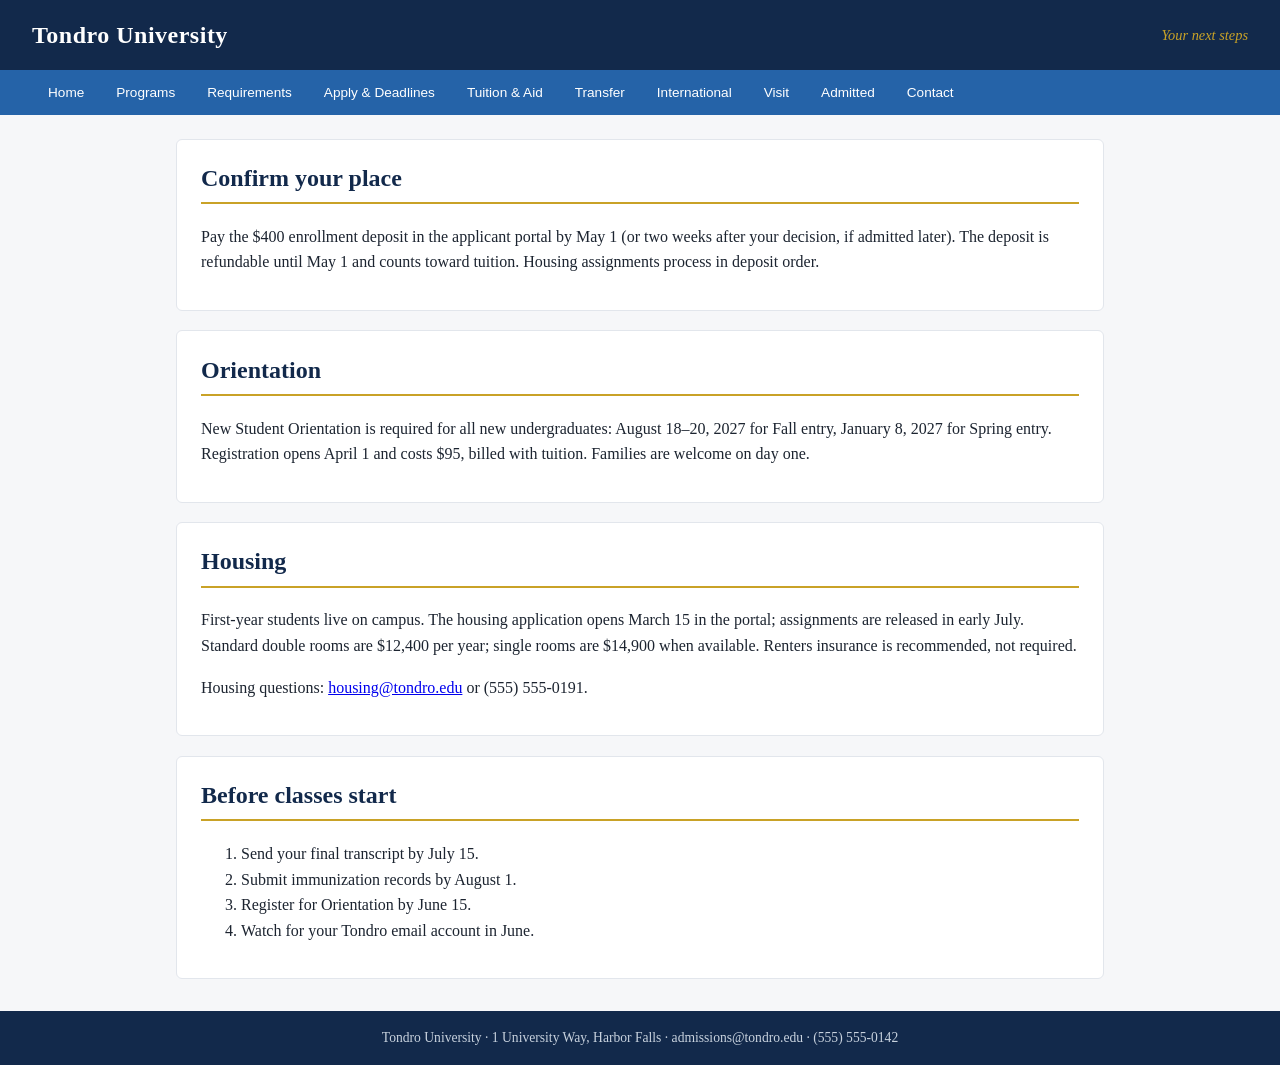
==== admitted.html @ 9c68a7d6 "Add the Tondro University demo admissions site" ====
<!DOCTYPE html>
<html lang="en"><head><meta charset="utf-8"><meta name="viewport" content="width=device-width,initial-scale=1">
<title>After You're Admitted | Tondro University</title><link rel="stylesheet" href="style.css"></head>
<body><header><h1>Tondro University</h1><span class="tag">Your next steps</span></header><nav><ul>
<li><a href="index.html">Home</a></li><li><a href="programs.html">Programs</a></li>
<li><a href="requirements.html">Requirements</a></li><li><a href="apply.html">Apply &amp; Deadlines</a></li>
<li><a href="tuition.html">Tuition &amp; Aid</a></li><li><a href="transfer.html">Transfer</a></li>
<li><a href="international.html">International</a></li><li><a href="visit.html">Visit</a></li>
<li><a href="admitted.html">Admitted</a></li><li><a href="contact.html">Contact</a></li>
</ul></nav>
<main>
<section id="deposit"><h2>Confirm your place</h2>
<p>Pay the $400 enrollment deposit in the applicant portal by May 1 (or two weeks after your decision, if admitted later). The deposit is refundable until May 1 and counts toward tuition. Housing assignments process in deposit order.</p></section>
<section id="orientation"><h2>Orientation</h2>
<p>New Student Orientation is required for all new undergraduates: August 18–20, 2027 for Fall entry, January 8, 2027 for Spring entry. Registration opens April 1 and costs $95, billed with tuition. Families are welcome on day one.</p></section>
<section id="housing"><h2>Housing</h2>
<p>First-year students live on campus. The housing application opens March 15 in the portal; assignments are released in early July. Standard double rooms are $12,400 per year; single rooms are $14,900 when available. Renters insurance is recommended, not required.</p>
<p>Housing questions: <a href="mailto:housing@tondro.edu">housing@tondro.edu</a> or (555) 555-0191.</p></section>
<section id="final-steps"><h2>Before classes start</h2>
<ol><li>Send your final transcript by July 15.</li><li>Submit immunization records by August 1.</li><li>Register for Orientation by June 15.</li><li>Watch for your Tondro email account in June.</li></ol></section>
</main><footer>Tondro University &middot; 1 University Way, Harbor Falls &middot; admissions@tondro.edu &middot; (555) 555-0142</footer>
</body></html>
---- style.css ----
:root{--navy:#12294b;--blue:#2563a8;--gold:#c9a227;--ink:#1c2430;--muted:#5c6b7c;--bg:#f6f7f9;--card:#fff}
*{box-sizing:border-box}body{margin:0;font-family:Georgia,'Times New Roman',serif;color:var(--ink);background:var(--bg);line-height:1.6}
header{background:var(--navy);color:#fff;padding:1rem 2rem;display:flex;align-items:center;justify-content:space-between;flex-wrap:wrap}
header h1{margin:0;font-size:1.5rem;letter-spacing:.5px}header .tag{font-style:italic;color:var(--gold);font-size:.9rem}
nav{background:var(--blue);padding:0 2rem}nav ul{list-style:none;margin:0;padding:0;display:flex;flex-wrap:wrap}
nav a{color:#fff;text-decoration:none;display:block;padding:.7rem 1rem;font-family:Montserrat,Verdana,sans-serif;font-size:.85rem}
nav a:hover{background:var(--navy)}
main{max-width:960px;margin:1.5rem auto;padding:0 1rem}
section{background:var(--card);border:1px solid #e2e6ec;border-radius:6px;padding:1.2rem 1.5rem;margin-bottom:1.2rem}
h2{color:var(--navy);border-bottom:2px solid var(--gold);padding-bottom:.3rem;margin-top:0}
h3{color:var(--blue);font-family:Montserrat,Verdana,sans-serif;font-size:1rem;margin-bottom:.2rem}
table{border-collapse:collapse;width:100%;margin:.5rem 0}th,td{border:1px solid #d7dce3;padding:.45rem .7rem;text-align:left;font-size:.95rem}
th{background:#eef2f7;color:var(--navy)}
.hero{background:linear-gradient(135deg,var(--navy),var(--blue));color:#fff;border-radius:8px;padding:2.5rem 2rem;text-align:center}
.hero h2{color:#fff;border:none;font-size:2rem}.hero p{font-size:1.1rem}
.cta{display:inline-block;background:var(--gold);color:var(--navy);font-family:Montserrat,sans-serif;font-weight:700;padding:.7rem 1.4rem;border-radius:4px;text-decoration:none;margin-top:.6rem}
footer{background:var(--navy);color:#c8d2de;text-align:center;padding:1rem;font-size:.85rem;margin-top:2rem}
.grid{display:grid;grid-template-columns:repeat(auto-fit,minmax(250px,1fr));gap:1rem}
.fact{background:#eef2f7;border-left:4px solid var(--gold);padding:.6rem .9rem;border-radius:4px}
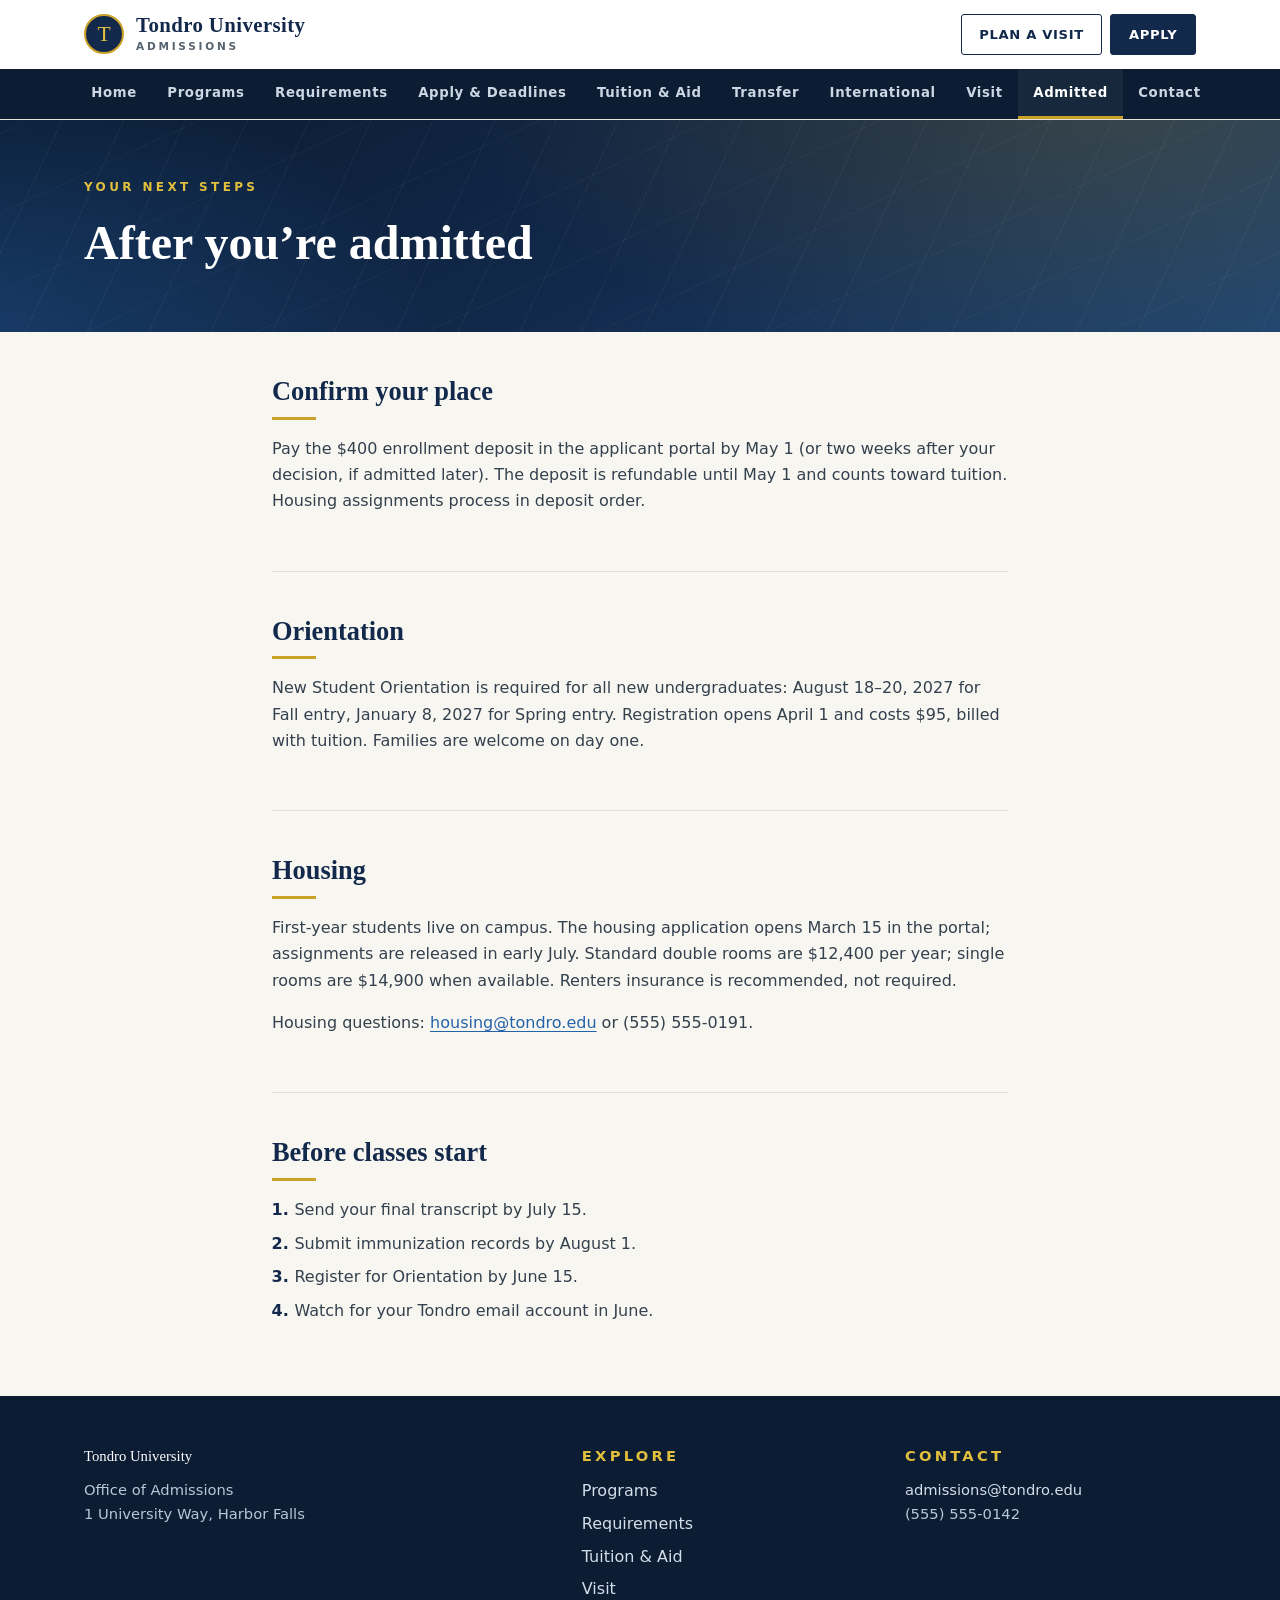
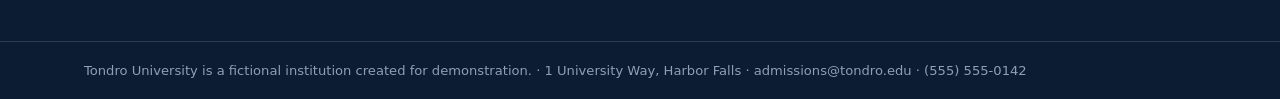
==== commit 0b4251a5: "Redesign admissions site to a modern flagship-university look Editorial serif type, real nav with sc" ====
--- a/admitted.html
+++ b/admitted.html
@@ -1,14 +1,30 @@
 <!DOCTYPE html>
 <html lang="en"><head><meta charset="utf-8"><meta name="viewport" content="width=device-width,initial-scale=1">
+<meta name="theme-color" content="#0b1c33">
 <title>After You're Admitted | Tondro University</title><link rel="stylesheet" href="style.css"></head>
-<body><header><h1>Tondro University</h1><span class="tag">Your next steps</span></header><nav><ul>
-<li><a href="index.html">Home</a></li><li><a href="programs.html">Programs</a></li>
-<li><a href="requirements.html">Requirements</a></li><li><a href="apply.html">Apply &amp; Deadlines</a></li>
-<li><a href="tuition.html">Tuition &amp; Aid</a></li><li><a href="transfer.html">Transfer</a></li>
-<li><a href="international.html">International</a></li><li><a href="visit.html">Visit</a></li>
-<li><a href="admitted.html">Admitted</a></li><li><a href="contact.html">Contact</a></li>
-</ul></nav>
-<main>
+<body>
+<a class="skip-link" href="#main">Skip to main content</a>
+<header class="site-header"><div class="header-inner">
+<a class="brand" href="index.html"><span class="brand-mark" aria-hidden="true">T</span>
+<span class="brand-text"><span class="brand-name">Tondro University</span><span class="brand-sub">Admissions</span></span></a>
+<div class="header-actions"><a class="btn btn-ghost" href="visit.html">Plan a visit</a><a class="btn" href="apply.html">Apply</a></div>
+</div>
+<nav class="site-nav" aria-label="Admissions"><ul>
+<li><a href="index.html">Home</a></li>
+<li><a href="programs.html">Programs</a></li>
+<li><a href="requirements.html">Requirements</a></li>
+<li><a href="apply.html">Apply &amp; Deadlines</a></li>
+<li><a href="tuition.html">Tuition &amp; Aid</a></li>
+<li><a href="transfer.html">Transfer</a></li>
+<li><a href="international.html">International</a></li>
+<li><a href="visit.html">Visit</a></li>
+<li><a href="admitted.html" aria-current="page">Admitted</a></li>
+<li><a href="contact.html">Contact</a></li>
+</ul></nav></header>
+<main id="main">
+<div class="page-hero"><div class="wrap"><p class="kicker">Your next steps</p>
+<h1>After you&rsquo;re admitted</h1></div></div>
+<div class="content">
 <section id="deposit"><h2>Confirm your place</h2>
 <p>Pay the $400 enrollment deposit in the applicant portal by May 1 (or two weeks after your decision, if admitted later). The deposit is refundable until May 1 and counts toward tuition. Housing assignments process in deposit order.</p></section>
 <section id="orientation"><h2>Orientation</h2>
@@ -18,5 +34,45 @@
 <p>Housing questions: <a href="mailto:housing@tondro.edu">housing@tondro.edu</a> or (555) 555-0191.</p></section>
 <section id="final-steps"><h2>Before classes start</h2>
 <ol><li>Send your final transcript by July 15.</li><li>Submit immunization records by August 1.</li><li>Register for Orientation by June 15.</li><li>Watch for your Tondro email account in June.</li></ol></section>
-</main><footer>Tondro University &middot; 1 University Way, Harbor Falls &middot; admissions@tondro.edu &middot; (555) 555-0142</footer>
+</div>
+</main>
+<footer class="site-footer"><div class="footer-inner">
+<div><p class="footer-name">Tondro University</p>
+<p>Office of Admissions<br>1 University Way, Harbor Falls</p></div>
+<div><p class="footer-head">Explore</p><ul class="footer-links">
+<li><a href="programs.html">Programs</a></li>
+<li><a href="requirements.html">Requirements</a></li>
+<li><a href="tuition.html">Tuition &amp; Aid</a></li>
+<li><a href="visit.html">Visit</a></li></ul></div>
+<div><p class="footer-head">Contact</p>
+<p><a href="mailto:admissions@tondro.edu">admissions@tondro.edu</a><br>(555) 555-0142</p></div>
+</div>
+<div class="footer-bottom"><p>Tondro University is a fictional institution created for demonstration. &middot; 1 University Way, Harbor Falls &middot; admissions@tondro.edu &middot; (555) 555-0142</p></div>
+</footer>
+<!-- Thunder chat widget (Agentforce, TONDRO-PDE) -->
+<!--
+  Thunder embedded messaging snippet — TONDRO-PDE.
+  Deployment: THU_agentMessagingChannel (EmbeddedServiceDeployment 04Ihk0000001zkb, published)
+  Site: ESW_THU_agentMessagingChan_1793110995851 (Live)
+  Paste into the host page on https://tondro-consulting.github.io (already allowlisted on the deployment).
+  DO NOT host on any other domain without adding it to the deployment's allowed domains.
+-->
+<script type='text/javascript'>
+	function initEmbeddedMessaging() {
+		try {
+			embeddedservice_bootstrap.settings.language = 'en_US';
+			embeddedservice_bootstrap.init(
+				'00Dhk000002jQQD',
+				'THU_agentMessagingChannel',
+				'https://tondroagentforce-dev-ed.develop.my.site.com/ESWTHUagentMess1793110995851',
+				{
+					scrt2URL: 'https://tondroagentforce-dev-ed.develop.my.salesforce-scrt.com'
+				}
+			);
+		} catch (err) {
+			console.error('Error loading Embedded Messaging: ', err);
+		}
+	};
+</script>
+<script type='text/javascript' src='https://tondroagentforce-dev-ed.develop.my.site.com/ESWTHUagentMess1793110995851/assets/js/bootstrap.min.js' onload='initEmbeddedMessaging()'></script>
 </body></html>
--- a/style.css
+++ b/style.css
@@ -1,19 +1,130 @@
-:root{--navy:#12294b;--blue:#2563a8;--gold:#c9a227;--ink:#1c2430;--muted:#5c6b7c;--bg:#f6f7f9;--card:#fff}
-*{box-sizing:border-box}body{margin:0;font-family:Georgia,'Times New Roman',serif;color:var(--ink);background:var(--bg);line-height:1.6}
-header{background:var(--navy);color:#fff;padding:1rem 2rem;display:flex;align-items:center;justify-content:space-between;flex-wrap:wrap}
-header h1{margin:0;font-size:1.5rem;letter-spacing:.5px}header .tag{font-style:italic;color:var(--gold);font-size:.9rem}
-nav{background:var(--blue);padding:0 2rem}nav ul{list-style:none;margin:0;padding:0;display:flex;flex-wrap:wrap}
-nav a{color:#fff;text-decoration:none;display:block;padding:.7rem 1rem;font-family:Montserrat,Verdana,sans-serif;font-size:.85rem}
-nav a:hover{background:var(--navy)}
-main{max-width:960px;margin:1.5rem auto;padding:0 1rem}
-section{background:var(--card);border:1px solid #e2e6ec;border-radius:6px;padding:1.2rem 1.5rem;margin-bottom:1.2rem}
-h2{color:var(--navy);border-bottom:2px solid var(--gold);padding-bottom:.3rem;margin-top:0}
-h3{color:var(--blue);font-family:Montserrat,Verdana,sans-serif;font-size:1rem;margin-bottom:.2rem}
-table{border-collapse:collapse;width:100%;margin:.5rem 0}th,td{border:1px solid #d7dce3;padding:.45rem .7rem;text-align:left;font-size:.95rem}
-th{background:#eef2f7;color:var(--navy)}
-.hero{background:linear-gradient(135deg,var(--navy),var(--blue));color:#fff;border-radius:8px;padding:2.5rem 2rem;text-align:center}
-.hero h2{color:#fff;border:none;font-size:2rem}.hero p{font-size:1.1rem}
-.cta{display:inline-block;background:var(--gold);color:var(--navy);font-family:Montserrat,sans-serif;font-weight:700;padding:.7rem 1.4rem;border-radius:4px;text-decoration:none;margin-top:.6rem}
-footer{background:var(--navy);color:#c8d2de;text-align:center;padding:1rem;font-size:.85rem;margin-top:2rem}
-.grid{display:grid;grid-template-columns:repeat(auto-fit,minmax(250px,1fr));gap:1rem}
-.fact{background:#eef2f7;border-left:4px solid var(--gold);padding:.6rem .9rem;border-radius:4px}
+/* Tondro University — admissions site
+   Editorial redesign: serif display type, restrained navy/gold, generous space. */
+:root{
+  --navy:#12294b;
+  --navy-deep:#0b1c33;
+  --blue:#2563a8;
+  --blue-dark:#1a4a7d;
+  --gold:#c9a227;
+  --gold-bright:#e3bf3e;
+  --ink:#1c2430;
+  --muted:#56636f;
+  --paper:#f8f6f1;
+  --card:#ffffff;
+  --line:#e4e0d6;
+  --serif:"Iowan Old Style","Palatino Linotype",Palatino,Georgia,"Times New Roman",serif;
+  --sans:system-ui,-apple-system,"Segoe UI",Roboto,Helvetica,Arial,sans-serif;
+  --wrap:72rem;
+  --prose:46rem;
+}
+*{box-sizing:border-box}
+html{scroll-behavior:smooth;scroll-padding-top:6rem}
+body{margin:0;font-family:var(--sans);font-size:1rem;color:var(--ink);background:var(--paper);line-height:1.65;-webkit-font-smoothing:antialiased}
+::selection{background:var(--navy);color:#fff}
+
+/* Accessibility */
+.skip-link{position:absolute;left:-9999px;top:0;z-index:200;background:var(--navy);color:#fff;padding:.65rem 1.1rem;font-size:.9rem;text-decoration:none}
+.skip-link:focus{left:.75rem;top:.75rem}
+:focus-visible{outline:3px solid var(--gold);outline-offset:2px;border-radius:2px}
+
+/* Links & type */
+a{color:var(--blue);text-decoration-thickness:1px;text-underline-offset:.18em}
+a:hover{color:var(--blue-dark)}
+h1,h2,h3{font-family:var(--serif);color:var(--navy);line-height:1.2;font-weight:600}
+h2{font-size:1.65rem;margin:0 0 1rem}
+h2::after{content:"";display:block;width:2.75rem;height:3px;background:var(--gold);margin-top:.55rem}
+h3{font-family:var(--sans);font-size:.8rem;font-weight:700;letter-spacing:.14em;text-transform:uppercase;color:var(--blue-dark);margin:0 0 .35rem}
+p{margin:.5rem 0 1rem}
+ul,ol{padding-left:1.4rem;margin:.5rem 0 1rem}
+li{margin-bottom:.45rem}
+ol>li::marker{color:var(--navy);font-weight:700}
+.kicker{font-family:var(--sans);font-size:.75rem;font-weight:700;letter-spacing:.28em;text-transform:uppercase;color:var(--gold-bright);margin:0 0 1rem}
+
+/* Header */
+.site-header{background:#fff;border-bottom:1px solid var(--line);position:relative;z-index:10}
+.header-inner{max-width:var(--wrap);margin:0 auto;padding:.85rem 1.25rem;display:flex;align-items:center;justify-content:space-between;gap:1rem}
+.brand{display:flex;align-items:center;gap:.75rem;text-decoration:none;color:var(--navy);min-width:0}
+.brand-mark{flex:none;width:2.5rem;height:2.5rem;border-radius:50%;background:var(--navy);border:2px solid var(--gold);color:var(--gold-bright);font-family:var(--serif);font-size:1.35rem;line-height:1;display:grid;place-items:center}
+.brand-name{font-family:var(--serif);font-size:1.3rem;font-weight:600;letter-spacing:.02em;line-height:1.05;display:block;white-space:nowrap}
+.brand-sub{display:block;font-size:.66rem;font-weight:700;letter-spacing:.26em;text-transform:uppercase;color:var(--muted);margin-top:.15rem}
+.header-actions{display:flex;gap:.5rem;flex:none}
+.btn{display:inline-block;font-size:.82rem;font-weight:700;letter-spacing:.05em;text-transform:uppercase;text-decoration:none;color:#fff;background:var(--navy);padding:.55rem 1.1rem;border-radius:3px;border:1px solid var(--navy)}
+.btn:hover{background:var(--blue-dark);border-color:var(--blue-dark);color:#fff}
+.btn-ghost{background:transparent;color:var(--navy);border-color:var(--navy)}
+.btn-ghost:hover{background:var(--navy);color:#fff}
+
+/* Primary nav */
+.site-nav{background:var(--navy-deep)}
+.site-nav ul{list-style:none;max-width:var(--wrap);margin:0 auto;padding:0 .75rem;display:flex;overflow-x:auto;scrollbar-width:none}
+.site-nav ul::-webkit-scrollbar{display:none}
+.site-nav li{margin:0;flex:none}
+.site-nav a{display:block;color:#ccd7e4;text-decoration:none;font-size:.83rem;font-weight:600;letter-spacing:.05em;padding:.8rem .95rem;white-space:nowrap;border-bottom:3px solid transparent}
+.site-nav a:hover{color:#fff;background:rgba(255,255,255,.06)}
+.site-nav a[aria-current="page"]{color:#fff;border-bottom-color:var(--gold);background:rgba(255,255,255,.05)}
+
+/* Heroes */
+.hero,.page-hero{position:relative;color:#fff;overflow:hidden;
+  background:
+    radial-gradient(1100px 480px at 88% -10%,rgba(201,162,39,.20),transparent 60%),
+    radial-gradient(900px 500px at -8% 110%,rgba(37,99,168,.45),transparent 60%),
+    linear-gradient(155deg,var(--navy-deep) 0%,var(--navy) 55%,#1d4472 100%)}
+.hero::before,.page-hero::before{content:"";position:absolute;inset:0;pointer-events:none;
+  background:
+    repeating-linear-gradient(115deg,rgba(255,255,255,.045) 0 1px,transparent 1px 56px),
+    repeating-linear-gradient(-25deg,rgba(255,255,255,.03) 0 1px,transparent 1px 72px)}
+.hero .wrap,.page-hero .wrap{position:relative;max-width:var(--wrap);margin:0 auto;padding:0 1.25rem}
+.hero .wrap{padding-top:5.5rem;padding-bottom:6rem;max-width:56rem}
+.page-hero .wrap{padding-top:3.6rem;padding-bottom:3.8rem}
+.hero h1,.page-hero h1{color:#fff;font-size:clamp(2.3rem,5.4vw,3.7rem);margin:0 0 1.1rem;max-width:16ch}
+.page-hero h1{font-size:clamp(2rem,4.4vw,3rem);max-width:22ch;margin-bottom:0}
+.hero p{font-size:1.15rem;color:#d8e2ee;max-width:40rem;margin-bottom:1.8rem}
+.hero-actions{display:flex;flex-wrap:wrap;gap:.8rem}
+.cta{display:inline-block;background:var(--gold);color:var(--navy-deep);font-weight:700;font-size:.9rem;letter-spacing:.05em;text-transform:uppercase;padding:.85rem 1.6rem;border-radius:3px;text-decoration:none;border:1px solid var(--gold)}
+.cta:hover{background:var(--gold-bright);border-color:var(--gold-bright);color:var(--navy-deep)}
+.cta-ghost{background:transparent;color:#fff;border-color:rgba(255,255,255,.6)}
+.cta-ghost:hover{background:rgba(255,255,255,.12);border-color:#fff;color:#fff}
+
+/* Content */
+.content{max-width:var(--wrap);margin:0 auto;padding:2.75rem 1.25rem 3.5rem}
+section{max-width:var(--prose);margin:0 auto 2.75rem;padding-bottom:2.5rem;border-bottom:1px solid var(--line)}
+section:last-of-type{border-bottom:none;margin-bottom:0;padding-bottom:0}
+section:has(.grid){max-width:var(--wrap)}
+section p,section li{color:#33404d}
+
+/* Stat cards */
+.grid{display:grid;grid-template-columns:repeat(auto-fit,minmax(230px,1fr));gap:1.1rem;margin-top:1.4rem}
+.fact{background:var(--card);border:1px solid var(--line);border-top:4px solid var(--gold);border-radius:4px;padding:1.1rem 1.2rem;box-shadow:0 1px 3px rgba(18,41,75,.06)}
+.fact h3{margin-bottom:.4rem}
+.fact p{margin:0;font-size:.95rem}
+
+/* Tables */
+table{border-collapse:collapse;width:100%;margin:.75rem 0 1.25rem;font-size:.94rem;background:var(--card);border:1px solid var(--line)}
+th{background:var(--navy);color:#fff;font-family:var(--sans);font-size:.78rem;font-weight:700;letter-spacing:.08em;text-transform:uppercase;text-align:left;padding:.7rem .9rem}
+td{padding:.7rem .9rem;text-align:left;border-bottom:1px solid var(--line);vertical-align:top}
+tbody tr:nth-child(even) td{background:#fbfaf6}
+tbody tr:last-child td{border-bottom:none}
+
+/* Footer */
+.site-footer{background:var(--navy-deep);color:#b9c6d5}
+.footer-inner{max-width:var(--wrap);margin:0 auto;padding:3rem 1.25rem 2rem;display:grid;grid-template-columns:1.6fr 1fr 1fr;gap:2rem}
+.footer-name{font-family:var(--serif);font-size:1.35rem;color:#fff;margin:0 0 .6rem}
+.footer-head{font-size:.72rem;font-weight:700;letter-spacing:.22em;text-transform:uppercase;color:var(--gold-bright);margin:0 0 .8rem}
+.site-footer p{margin:0 0 .6rem;font-size:.92rem}
+.footer-links{list-style:none;margin:0;padding:0}
+.footer-links li{margin-bottom:.4rem}
+.site-footer a{color:#d4deea;text-decoration:none}
+.site-footer a:hover{color:#fff;text-decoration:underline}
+.footer-bottom{border-top:1px solid rgba(255,255,255,.14)}
+.footer-bottom p{max-width:var(--wrap);margin:0 auto;padding:1.1rem 1.25rem;font-size:.82rem;color:#8fa0b3}
+
+/* Responsive */
+@media (max-width:640px){
+  .header-inner{padding:.75rem 1rem}
+  .brand-name{font-size:1.1rem;white-space:normal}
+  .header-actions .btn-ghost{display:none}
+  .hero .wrap{padding:3.5rem 1rem 4rem}
+  .page-hero .wrap{padding:2.5rem 1rem 2.8rem}
+  .content{padding:2rem 1rem 2.5rem}
+  .footer-inner{grid-template-columns:1fr;gap:1.5rem;padding:2.25rem 1rem 1.5rem}
+  table{display:block;overflow-x:auto}
+}
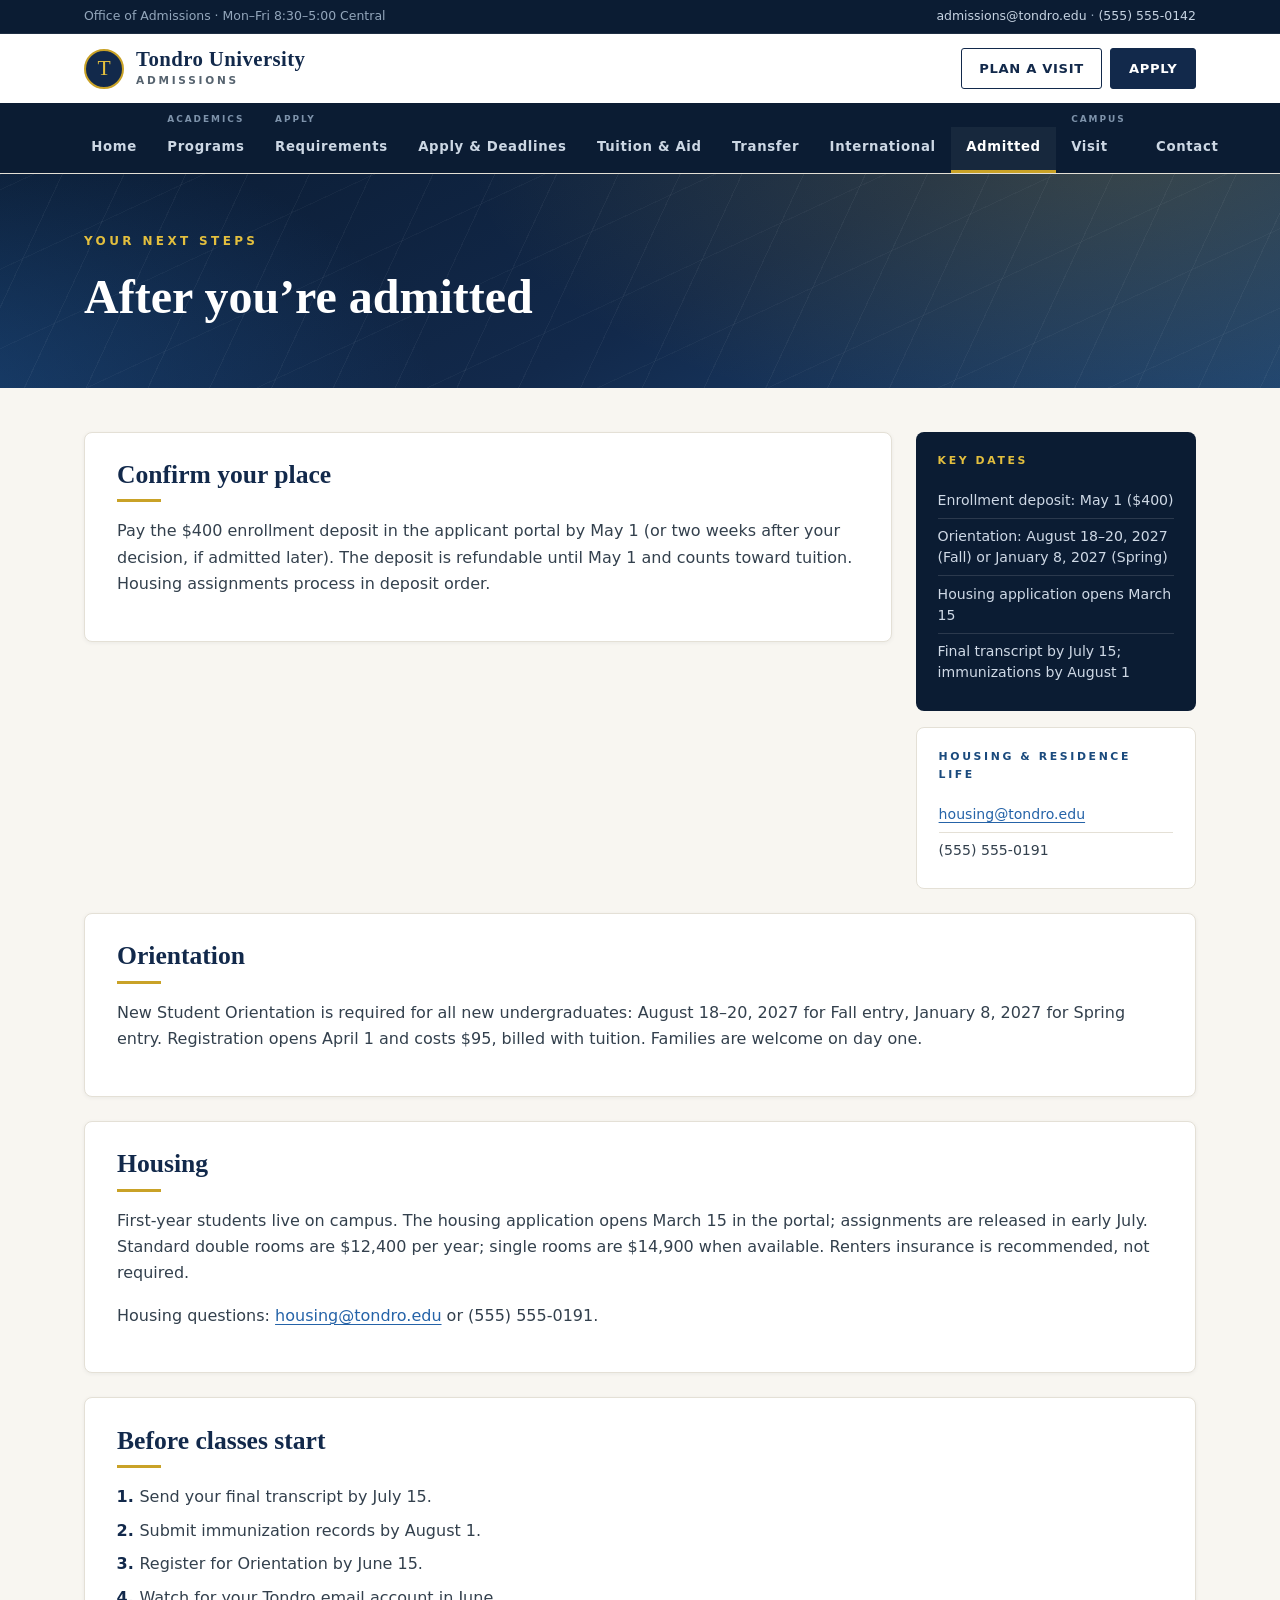
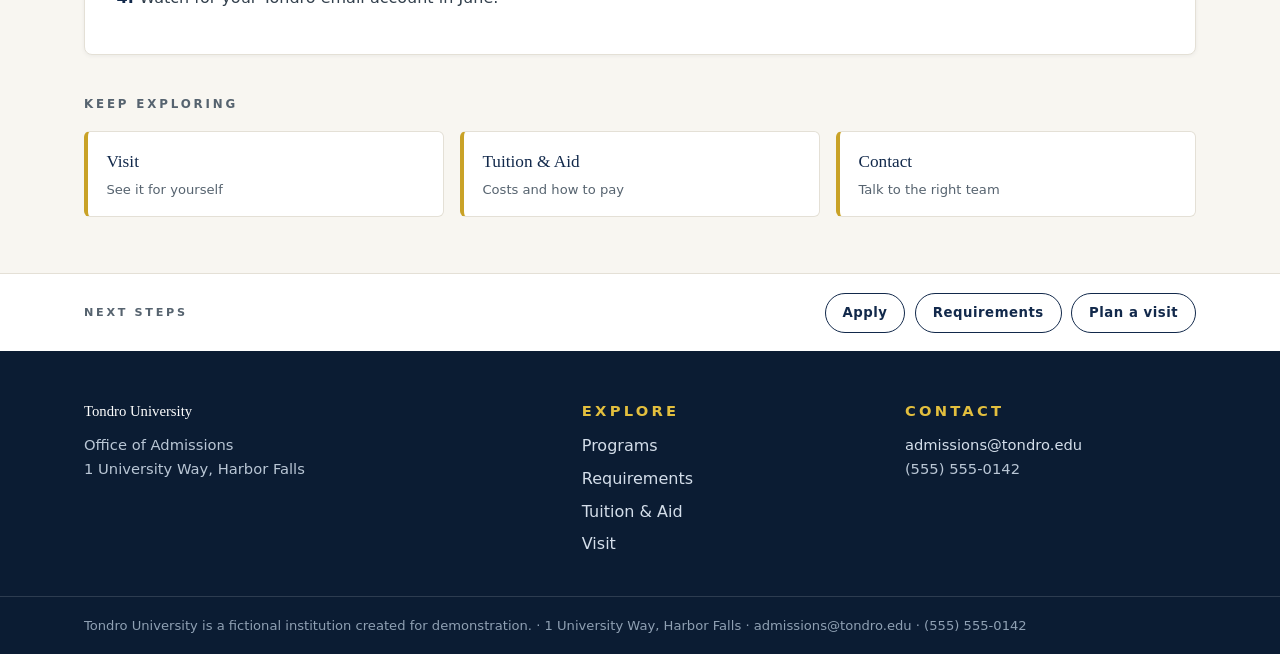
==== commit 75cb1418: "Second visual pass: richer layout, nav groups, side rails Utility bar with admissions contacts, grou" ====
--- a/admitted.html
+++ b/admitted.html
@@ -4,38 +4,85 @@
 <title>After You're Admitted | Tondro University</title><link rel="stylesheet" href="style.css"></head>
 <body>
 <a class="skip-link" href="#main">Skip to main content</a>
+<div class="utility-bar"><div class="utility-inner">
+<span>Office of Admissions &middot; Mon&ndash;Fri 8:30&ndash;5:00 Central</span>
+<span><a href="mailto:admissions@tondro.edu">admissions@tondro.edu</a> &middot; <a href="tel:+15555550142">(555) 555-0142</a></span>
+</div></div>
 <header class="site-header"><div class="header-inner">
 <a class="brand" href="index.html"><span class="brand-mark" aria-hidden="true">T</span>
 <span class="brand-text"><span class="brand-name">Tondro University</span><span class="brand-sub">Admissions</span></span></a>
-<div class="header-actions"><a class="btn btn-ghost" href="visit.html">Plan a visit</a><a class="btn" href="apply.html">Apply</a></div>
+<div class="header-actions"><a class="btn btn-ghost" href="visit.html">Plan a visit</a><a class="btn" href="apply.html">Apply</a>
+<details class="menu"><summary aria-label="Open admissions menu">Menu</summary><nav class="menu-panel" aria-label="Admissions menu">
+<a href="index.html">Home</a>
+<p class="menu-group">Academics</p>
+<a href="programs.html">Programs</a>
+<p class="menu-group">Apply</p>
+<a href="requirements.html">Requirements</a>
+<a href="apply.html">Apply &amp; Deadlines</a>
+<a href="tuition.html">Tuition &amp; Aid</a>
+<a href="transfer.html">Transfer</a>
+<a href="international.html">International</a>
+<a href="admitted.html" aria-current="page">Admitted</a>
+<p class="menu-group">Campus</p>
+<a href="visit.html">Visit</a>
+<a href="contact.html">Contact</a>
+</nav></details></div>
 </div>
 <nav class="site-nav" aria-label="Admissions"><ul>
 <li><a href="index.html">Home</a></li>
-<li><a href="programs.html">Programs</a></li>
-<li><a href="requirements.html">Requirements</a></li>
+<li class="nav-lead"><span class="nav-tag">Academics</span><a href="programs.html">Programs</a></li>
+<li class="nav-lead"><span class="nav-tag">Apply</span><a href="requirements.html">Requirements</a></li>
 <li><a href="apply.html">Apply &amp; Deadlines</a></li>
 <li><a href="tuition.html">Tuition &amp; Aid</a></li>
 <li><a href="transfer.html">Transfer</a></li>
 <li><a href="international.html">International</a></li>
-<li><a href="visit.html">Visit</a></li>
 <li><a href="admitted.html" aria-current="page">Admitted</a></li>
+<li class="nav-lead"><span class="nav-tag">Campus</span><a href="visit.html">Visit</a></li>
 <li><a href="contact.html">Contact</a></li>
 </ul></nav></header>
 <main id="main">
 <div class="page-hero"><div class="wrap"><p class="kicker">Your next steps</p>
 <h1>After you&rsquo;re admitted</h1></div></div>
 <div class="content">
-<section id="deposit"><h2>Confirm your place</h2>
+<div class="intro-grid">
+<section id="deposit" class="panel"><h2>Confirm your place</h2>
 <p>Pay the $400 enrollment deposit in the applicant portal by May 1 (or two weeks after your decision, if admitted later). The deposit is refundable until May 1 and counts toward tuition. Housing assignments process in deposit order.</p></section>
-<section id="orientation"><h2>Orientation</h2>
+<aside class="rail">
+<div class="rail-card"><p class="rail-head">Key dates</p>
+<ul class="rail-list">
+<li>Enrollment deposit: May 1 ($400)</li>
+<li>Orientation: August 18&ndash;20, 2027 (Fall) or January 8, 2027 (Spring)</li>
+<li>Housing application opens March 15</li>
+<li>Final transcript by July 15; immunizations by August 1</li>
+</ul></div>
+<div class="rail-card light"><p class="rail-head">Housing &amp; Residence Life</p>
+<ul class="rail-list">
+<li><a href="mailto:housing@tondro.edu">housing@tondro.edu</a></li>
+<li>(555) 555-0191</li>
+</ul></div>
+</aside>
+</div>
+<section id="orientation" class="panel"><h2>Orientation</h2>
 <p>New Student Orientation is required for all new undergraduates: August 18–20, 2027 for Fall entry, January 8, 2027 for Spring entry. Registration opens April 1 and costs $95, billed with tuition. Families are welcome on day one.</p></section>
-<section id="housing"><h2>Housing</h2>
+<section id="housing" class="panel"><h2>Housing</h2>
 <p>First-year students live on campus. The housing application opens March 15 in the portal; assignments are released in early July. Standard double rooms are $12,400 per year; single rooms are $14,900 when available. Renters insurance is recommended, not required.</p>
 <p>Housing questions: <a href="mailto:housing@tondro.edu">housing@tondro.edu</a> or (555) 555-0191.</p></section>
-<section id="final-steps"><h2>Before classes start</h2>
+<section id="final-steps" class="panel"><h2>Before classes start</h2>
 <ol><li>Send your final transcript by July 15.</li><li>Submit immunization records by August 1.</li><li>Register for Orientation by June 15.</li><li>Watch for your Tondro email account in June.</li></ol></section>
+<p class="related-head">Keep exploring</p>
+<nav class="related" aria-label="Related pages">
+<a class="related-card" href="visit.html"><span class="related-title">Visit</span><span class="related-desc">See it for yourself</span></a>
+<a class="related-card" href="tuition.html"><span class="related-title">Tuition &amp; Aid</span><span class="related-desc">Costs and how to pay</span></a>
+<a class="related-card" href="contact.html"><span class="related-title">Contact</span><span class="related-desc">Talk to the right team</span></a>
+</nav>
 </div>
 </main>
+<div class="next-steps"><div class="next-inner">
+<span class="next-label">Next steps</span>
+<a href="apply.html">Apply</a>
+<a href="requirements.html">Requirements</a>
+<a href="visit.html">Plan a visit</a>
+</div></div>
 <footer class="site-footer"><div class="footer-inner">
 <div><p class="footer-name">Tondro University</p>
 <p>Office of Admissions<br>1 University Way, Harbor Falls</p></div>
--- a/style.css
+++ b/style.css
@@ -1,5 +1,6 @@
 /* Tondro University — admissions site
-   Editorial redesign: serif display type, restrained navy/gold, generous space. */
+   Editorial redesign, pass 2: grouped nav, utility bar, stat strips,
+   side rails, panels, related-link cards, CSS-only mobile menu. */
 :root{
   --navy:#12294b;
   --navy-deep:#0b1c33;
@@ -18,7 +19,7 @@
   --prose:46rem;
 }
 *{box-sizing:border-box}
-html{scroll-behavior:smooth;scroll-padding-top:6rem}
+html{scroll-behavior:smooth;scroll-padding-top:8rem}
 body{margin:0;font-family:var(--sans);font-size:1rem;color:var(--ink);background:var(--paper);line-height:1.65;-webkit-font-smoothing:antialiased}
 ::selection{background:var(--navy);color:#fff}
 
@@ -28,10 +29,10 @@
 :focus-visible{outline:3px solid var(--gold);outline-offset:2px;border-radius:2px}
 
 /* Links & type */
-a{color:var(--blue);text-decoration-thickness:1px;text-underline-offset:.18em}
+a{color:var(--blue);text-decoration-thickness:1px;text-underline-offset:.18em;transition:color .15s ease}
 a:hover{color:var(--blue-dark)}
 h1,h2,h3{font-family:var(--serif);color:var(--navy);line-height:1.2;font-weight:600}
-h2{font-size:1.65rem;margin:0 0 1rem}
+h2{font-size:1.6rem;margin:0 0 1rem}
 h2::after{content:"";display:block;width:2.75rem;height:3px;background:var(--gold);margin-top:.55rem}
 h3{font-family:var(--sans);font-size:.8rem;font-weight:700;letter-spacing:.14em;text-transform:uppercase;color:var(--blue-dark);margin:0 0 .35rem}
 p{margin:.5rem 0 1rem}
@@ -40,6 +41,12 @@
 ol>li::marker{color:var(--navy);font-weight:700}
 .kicker{font-family:var(--sans);font-size:.75rem;font-weight:700;letter-spacing:.28em;text-transform:uppercase;color:var(--gold-bright);margin:0 0 1rem}
 
+/* Utility bar */
+.utility-bar{background:var(--navy-deep);font-size:.78rem;color:#93a6bb;border-bottom:1px solid rgba(255,255,255,.08)}
+.utility-inner{max-width:var(--wrap);margin:0 auto;padding:.4rem 1.25rem;display:flex;justify-content:space-between;align-items:center;gap:1rem;flex-wrap:wrap}
+.utility-bar a{color:#c6d3e2;text-decoration:none}
+.utility-bar a:hover{color:#fff;text-decoration:underline}
+
 /* Header */
 .site-header{background:#fff;border-bottom:1px solid var(--line);position:relative;z-index:10}
 .header-inner{max-width:var(--wrap);margin:0 auto;padding:.85rem 1.25rem;display:flex;align-items:center;justify-content:space-between;gap:1rem}
@@ -47,20 +54,34 @@
 .brand-mark{flex:none;width:2.5rem;height:2.5rem;border-radius:50%;background:var(--navy);border:2px solid var(--gold);color:var(--gold-bright);font-family:var(--serif);font-size:1.35rem;line-height:1;display:grid;place-items:center}
 .brand-name{font-family:var(--serif);font-size:1.3rem;font-weight:600;letter-spacing:.02em;line-height:1.05;display:block;white-space:nowrap}
 .brand-sub{display:block;font-size:.66rem;font-weight:700;letter-spacing:.26em;text-transform:uppercase;color:var(--muted);margin-top:.15rem}
-.header-actions{display:flex;gap:.5rem;flex:none}
-.btn{display:inline-block;font-size:.82rem;font-weight:700;letter-spacing:.05em;text-transform:uppercase;text-decoration:none;color:#fff;background:var(--navy);padding:.55rem 1.1rem;border-radius:3px;border:1px solid var(--navy)}
+.header-actions{display:flex;gap:.5rem;align-items:center;flex:none}
+.btn{display:inline-block;font-size:.82rem;font-weight:700;letter-spacing:.05em;text-transform:uppercase;text-decoration:none;color:#fff;background:var(--navy);padding:.55rem 1.1rem;border-radius:3px;border:1px solid var(--navy);transition:background .15s ease,border-color .15s ease}
 .btn:hover{background:var(--blue-dark);border-color:var(--blue-dark);color:#fff}
 .btn-ghost{background:transparent;color:var(--navy);border-color:var(--navy)}
 .btn-ghost:hover{background:var(--navy);color:#fff}
 
-/* Primary nav */
+/* Primary nav — grouped with secondary labels */
 .site-nav{background:var(--navy-deep)}
-.site-nav ul{list-style:none;max-width:var(--wrap);margin:0 auto;padding:0 .75rem;display:flex;overflow-x:auto;scrollbar-width:none}
-.site-nav ul::-webkit-scrollbar{display:none}
-.site-nav li{margin:0;flex:none}
-.site-nav a{display:block;color:#ccd7e4;text-decoration:none;font-size:.83rem;font-weight:600;letter-spacing:.05em;padding:.8rem .95rem;white-space:nowrap;border-bottom:3px solid transparent}
+.site-nav ul{list-style:none;max-width:var(--wrap);margin:0 auto;padding:0 .75rem;display:flex;align-items:stretch}
+.site-nav li{margin:0;flex:none;display:flex;flex-direction:column;justify-content:flex-end}
+.nav-tag{font-size:.56rem;font-weight:700;letter-spacing:.22em;text-transform:uppercase;color:#7e93ab;padding:.55rem .95rem 0}
+.site-nav a{display:block;color:#ccd7e4;text-decoration:none;font-size:.83rem;font-weight:600;letter-spacing:.05em;padding:.55rem .95rem .8rem;white-space:nowrap;border-bottom:3px solid transparent;transition:color .15s ease,background .15s ease}
 .site-nav a:hover{color:#fff;background:rgba(255,255,255,.06)}
 .site-nav a[aria-current="page"]{color:#fff;border-bottom-color:var(--gold);background:rgba(255,255,255,.05)}
+
+/* Mobile menu (CSS-only, keyboard accessible) */
+.menu{display:none;position:relative}
+.menu summary{list-style:none;cursor:pointer;display:inline-flex;align-items:center;gap:.45rem;font-size:.82rem;font-weight:700;letter-spacing:.05em;text-transform:uppercase;color:var(--navy);border:1px solid var(--navy);border-radius:3px;padding:.5rem .9rem;user-select:none}
+.menu summary::-webkit-details-marker{display:none}
+.menu summary::after{content:"▾";font-size:.75rem}
+.menu[open] summary::after{content:"▴"}
+.menu summary:hover{background:var(--navy);color:#fff}
+.menu-panel{position:absolute;right:0;top:calc(100% + .55rem);width:min(21rem,88vw);max-height:75vh;overflow-y:auto;background:#fff;border:1px solid var(--line);border-radius:8px;box-shadow:0 18px 44px rgba(11,28,51,.28);padding:.9rem 1rem;z-index:60}
+.menu-group{font-size:.64rem;font-weight:700;letter-spacing:.24em;text-transform:uppercase;color:var(--muted);margin:.85rem 0 .25rem}
+.menu-group:first-child{margin-top:0}
+.menu-panel a{display:block;padding:.5rem .6rem;color:var(--navy);text-decoration:none;border-radius:4px;font-size:.95rem;font-weight:600}
+.menu-panel a:hover,.menu-panel a:focus-visible{background:var(--paper)}
+.menu-panel a[aria-current="page"]{color:var(--blue-dark);box-shadow:inset 3px 0 0 var(--gold)}
 
 /* Heroes */
 .hero,.page-hero{position:relative;color:#fff;overflow:hidden;
@@ -72,30 +93,81 @@
   background:
     repeating-linear-gradient(115deg,rgba(255,255,255,.045) 0 1px,transparent 1px 56px),
     repeating-linear-gradient(-25deg,rgba(255,255,255,.03) 0 1px,transparent 1px 72px)}
+.hero::after{content:"T";position:absolute;right:2%;top:52%;transform:translateY(-50%);font-family:var(--serif);font-size:clamp(13rem,30vw,23rem);line-height:1;color:rgba(255,255,255,.055);pointer-events:none}
 .hero .wrap,.page-hero .wrap{position:relative;max-width:var(--wrap);margin:0 auto;padding:0 1.25rem}
-.hero .wrap{padding-top:5.5rem;padding-bottom:6rem;max-width:56rem}
-.page-hero .wrap{padding-top:3.6rem;padding-bottom:3.8rem}
-.hero h1,.page-hero h1{color:#fff;font-size:clamp(2.3rem,5.4vw,3.7rem);margin:0 0 1.1rem;max-width:16ch}
+.hero .wrap{padding-top:5.5rem;padding-bottom:7rem;max-width:56rem}
+.page-hero .wrap{padding-top:3.6rem;padding-bottom:3.9rem}
+.hero h1,.page-hero h1{color:#fff;font-size:clamp(2.4rem,5.6vw,3.8rem);margin:0 0 1.1rem;max-width:16ch}
 .page-hero h1{font-size:clamp(2rem,4.4vw,3rem);max-width:22ch;margin-bottom:0}
-.hero p{font-size:1.15rem;color:#d8e2ee;max-width:40rem;margin-bottom:1.8rem}
+.hero .deck{font-size:1.18rem;color:#d8e2ee;max-width:38rem;margin:0 0 1.9rem}
 .hero-actions{display:flex;flex-wrap:wrap;gap:.8rem}
-.cta{display:inline-block;background:var(--gold);color:var(--navy-deep);font-weight:700;font-size:.9rem;letter-spacing:.05em;text-transform:uppercase;padding:.85rem 1.6rem;border-radius:3px;text-decoration:none;border:1px solid var(--gold)}
-.cta:hover{background:var(--gold-bright);border-color:var(--gold-bright);color:var(--navy-deep)}
+.cta{display:inline-block;background:var(--gold);color:var(--navy-deep);font-weight:700;font-size:.9rem;letter-spacing:.05em;text-transform:uppercase;padding:.85rem 1.6rem;border-radius:3px;text-decoration:none;border:1px solid var(--gold);transition:background .15s ease,transform .15s ease}
+.cta:hover{background:var(--gold-bright);border-color:var(--gold-bright);color:var(--navy-deep);transform:translateY(-1px)}
 .cta-ghost{background:transparent;color:#fff;border-color:rgba(255,255,255,.6)}
 .cta-ghost:hover{background:rgba(255,255,255,.12);border-color:#fff;color:#fff}
+
+/* Stat strip overlapping the hero */
+.stats-overlap{max-width:var(--wrap);margin:-3.4rem auto 0;padding:0 1.25rem;position:relative;z-index:3}
+.stats-strip{background:var(--card);border:1px solid var(--line);border-radius:8px;box-shadow:0 14px 34px rgba(11,28,51,.16);padding:1.35rem 1.6rem 1.5rem}
+.stats-strip h2{font-family:var(--sans);font-size:.74rem;font-weight:700;letter-spacing:.24em;text-transform:uppercase;color:var(--muted);margin:0 0 1.1rem}
+.stats-strip h2::after{display:none}
+.stats-grid{display:grid;grid-template-columns:repeat(4,1fr)}
+.stat{padding:.2rem 1.3rem;border-left:1px solid var(--line)}
+.stat:first-child{border-left:none;padding-left:0}
+.stat-num{font-family:var(--serif);font-size:2.15rem;color:var(--navy);margin:0;line-height:1.05}
+.stat-label{font-size:.7rem;font-weight:700;letter-spacing:.16em;text-transform:uppercase;color:var(--blue-dark);margin:.25rem 0 .35rem}
+.stat-sub{font-size:.84rem;color:var(--muted);margin:0;line-height:1.5}
 
 /* Content */
 .content{max-width:var(--wrap);margin:0 auto;padding:2.75rem 1.25rem 3.5rem}
 section{max-width:var(--prose);margin:0 auto 2.75rem;padding-bottom:2.5rem;border-bottom:1px solid var(--line)}
 section:last-of-type{border-bottom:none;margin-bottom:0;padding-bottom:0}
-section:has(.grid){max-width:var(--wrap)}
+section.wide,section:has(.grid){max-width:var(--wrap)}
 section p,section li{color:#33404d}
-
-/* Stat cards */
-.grid{display:grid;grid-template-columns:repeat(auto-fit,minmax(230px,1fr));gap:1.1rem;margin-top:1.4rem}
-.fact{background:var(--card);border:1px solid var(--line);border-top:4px solid var(--gold);border-radius:4px;padding:1.1rem 1.2rem;box-shadow:0 1px 3px rgba(18,41,75,.06)}
-.fact h3{margin-bottom:.4rem}
-.fact p{margin:0;font-size:.95rem}
+section.panel{max-width:var(--wrap);background:var(--card);border:1px solid var(--line);border-radius:8px;padding:1.7rem 2rem;margin-bottom:1.5rem;box-shadow:0 1px 4px rgba(11,28,51,.06)}
+section.panel:last-of-type{margin-bottom:1.5rem}
+
+/* Two-column intro: lead section + side rail */
+.intro-grid{display:grid;grid-template-columns:minmax(0,1fr) 17.5rem;gap:1.5rem;align-items:start;margin-bottom:1.5rem}
+.intro-grid section{margin:0}
+.rail{display:flex;flex-direction:column;gap:1rem}
+.rail-card{background:var(--navy-deep);color:#cfd9e6;border-radius:8px;padding:1.25rem 1.35rem}
+.rail-head{font-size:.68rem;font-weight:700;letter-spacing:.24em;text-transform:uppercase;color:var(--gold-bright);margin:0 0 .8rem}
+.rail-list{list-style:none;margin:0;padding:0}
+.rail-list li{padding:.45rem 0;border-bottom:1px solid rgba(255,255,255,.13);font-size:.88rem;margin:0;line-height:1.5}
+.rail-list li:last-child{border-bottom:none}
+.rail-card a{color:var(--gold-bright)}
+.rail-card a:hover{color:#fff}
+.rail-card.light{background:var(--card);border:1px solid var(--line);color:#33404d}
+.rail-card.light .rail-head{color:var(--blue-dark)}
+.rail-card.light .rail-list li{border-bottom-color:var(--line)}
+.rail-card.light a{color:var(--blue)}
+.rail-card.light a:hover{color:var(--blue-dark)}
+
+/* Step cards */
+ol.steps{list-style:none;padding:0;margin:1.4rem 0 0;display:grid;grid-template-columns:repeat(4,1fr);gap:1rem}
+.steps li{margin:0}
+.steps a{display:flex;flex-direction:column;gap:.7rem;height:100%;background:var(--card);border:1px solid var(--line);border-top:3px solid var(--navy);border-radius:6px;padding:1.15rem 1.2rem;text-decoration:none;color:var(--ink);font-size:.93rem;line-height:1.55;transition:transform .18s ease,box-shadow .18s ease,border-color .18s ease}
+.steps a:hover{transform:translateY(-3px);box-shadow:0 12px 26px rgba(11,28,51,.12);border-top-color:var(--gold);color:var(--ink)}
+.step-num{font-family:var(--serif);font-size:1.5rem;color:var(--gold);line-height:1}
+.steps .step-arrow{color:var(--blue);font-weight:700;margin-top:auto;font-size:.85rem;letter-spacing:.04em}
+
+/* Split band */
+.split-band{display:grid;grid-template-columns:1fr 1fr;border-radius:8px;overflow:hidden;margin-bottom:2.75rem;border:1px solid var(--line)}
+.split-panel{padding:2.3rem 2.4rem;color:#dbe4ef;background:linear-gradient(140deg,var(--navy-deep),var(--navy))}
+.split-panel.alt{background:linear-gradient(140deg,#16324f,var(--blue-dark))}
+.split-lede{font-family:var(--serif);font-size:1.28rem;color:#fff;margin:.2rem 0 1.2rem;max-width:26ch;line-height:1.4}
+.split-links{display:flex;flex-wrap:wrap;gap:.6rem}
+.split-link{display:inline-block;color:var(--gold-bright);text-decoration:none;font-size:.82rem;font-weight:700;letter-spacing:.08em;text-transform:uppercase;border:1px solid rgba(227,191,62,.55);border-radius:999px;padding:.5rem 1.05rem;transition:background .15s ease,color .15s ease}
+.split-link:hover{background:var(--gold);border-color:var(--gold);color:var(--navy-deep)}
+
+/* Related links */
+.related-head{font-family:var(--sans);font-size:.74rem;font-weight:700;letter-spacing:.24em;text-transform:uppercase;color:var(--muted);margin:2.5rem 0 1rem}
+.related{display:grid;grid-template-columns:repeat(3,1fr);gap:1rem}
+.related-card{display:block;background:var(--card);border:1px solid var(--line);border-left:4px solid var(--gold);border-radius:6px;padding:1rem 1.15rem;text-decoration:none;transition:transform .18s ease,box-shadow .18s ease}
+.related-card:hover{transform:translateY(-2px);box-shadow:0 10px 22px rgba(11,28,51,.10)}
+.related-title{font-family:var(--serif);color:var(--navy);font-size:1.08rem;display:block;margin-bottom:.15rem}
+.related-desc{font-size:.82rem;color:var(--muted);display:block}
 
 /* Tables */
 table{border-collapse:collapse;width:100%;margin:.75rem 0 1.25rem;font-size:.94rem;background:var(--card);border:1px solid var(--line)}
@@ -103,6 +175,13 @@
 td{padding:.7rem .9rem;text-align:left;border-bottom:1px solid var(--line);vertical-align:top}
 tbody tr:nth-child(even) td{background:#fbfaf6}
 tbody tr:last-child td{border-bottom:none}
+
+/* Next-steps bar above footer */
+.next-steps{background:#fff;border-top:1px solid var(--line)}
+.next-inner{max-width:var(--wrap);margin:0 auto;padding:1.15rem 1.25rem;display:flex;align-items:center;gap:.6rem;flex-wrap:wrap}
+.next-label{font-size:.7rem;font-weight:700;letter-spacing:.24em;text-transform:uppercase;color:var(--muted);margin-right:auto}
+.next-inner a{display:inline-block;padding:.5rem 1.05rem;border:1px solid var(--navy);border-radius:999px;color:var(--navy);text-decoration:none;font-size:.83rem;font-weight:700;letter-spacing:.04em;transition:background .15s ease,color .15s ease}
+.next-inner a:hover{background:var(--navy);color:#fff}
 
 /* Footer */
 .site-footer{background:var(--navy-deep);color:#b9c6d5}
@@ -118,13 +197,30 @@
 .footer-bottom p{max-width:var(--wrap);margin:0 auto;padding:1.1rem 1.25rem;font-size:.82rem;color:#8fa0b3}
 
 /* Responsive */
+@media (max-width:860px){
+  .site-nav{display:none}
+  .menu{display:block}
+  .intro-grid{grid-template-columns:1fr}
+  .split-band{grid-template-columns:1fr}
+  ol.steps{grid-template-columns:repeat(2,1fr)}
+  .related{grid-template-columns:1fr}
+}
 @media (max-width:640px){
   .header-inner{padding:.75rem 1rem}
   .brand-name{font-size:1.1rem;white-space:normal}
   .header-actions .btn-ghost{display:none}
-  .hero .wrap{padding:3.5rem 1rem 4rem}
+  .header-actions .btn{display:none}
+  .hero .wrap{padding:3.5rem 1rem 5rem}
+  .hero::after{display:none}
   .page-hero .wrap{padding:2.5rem 1rem 2.8rem}
   .content{padding:2rem 1rem 2.5rem}
+  section.panel{padding:1.3rem 1.15rem}
+  .stats-grid{grid-template-columns:1fr 1fr}
+  .stat{padding:.6rem .9rem;border-left:none;border-top:1px solid var(--line)}
+  .stat:nth-child(-n+2){border-top:none}
+  .stat:nth-child(odd){padding-left:0}
+  ol.steps{grid-template-columns:1fr}
   .footer-inner{grid-template-columns:1fr;gap:1.5rem;padding:2.25rem 1rem 1.5rem}
   table{display:block;overflow-x:auto}
+  .utility-inner{justify-content:center;text-align:center}
 }
